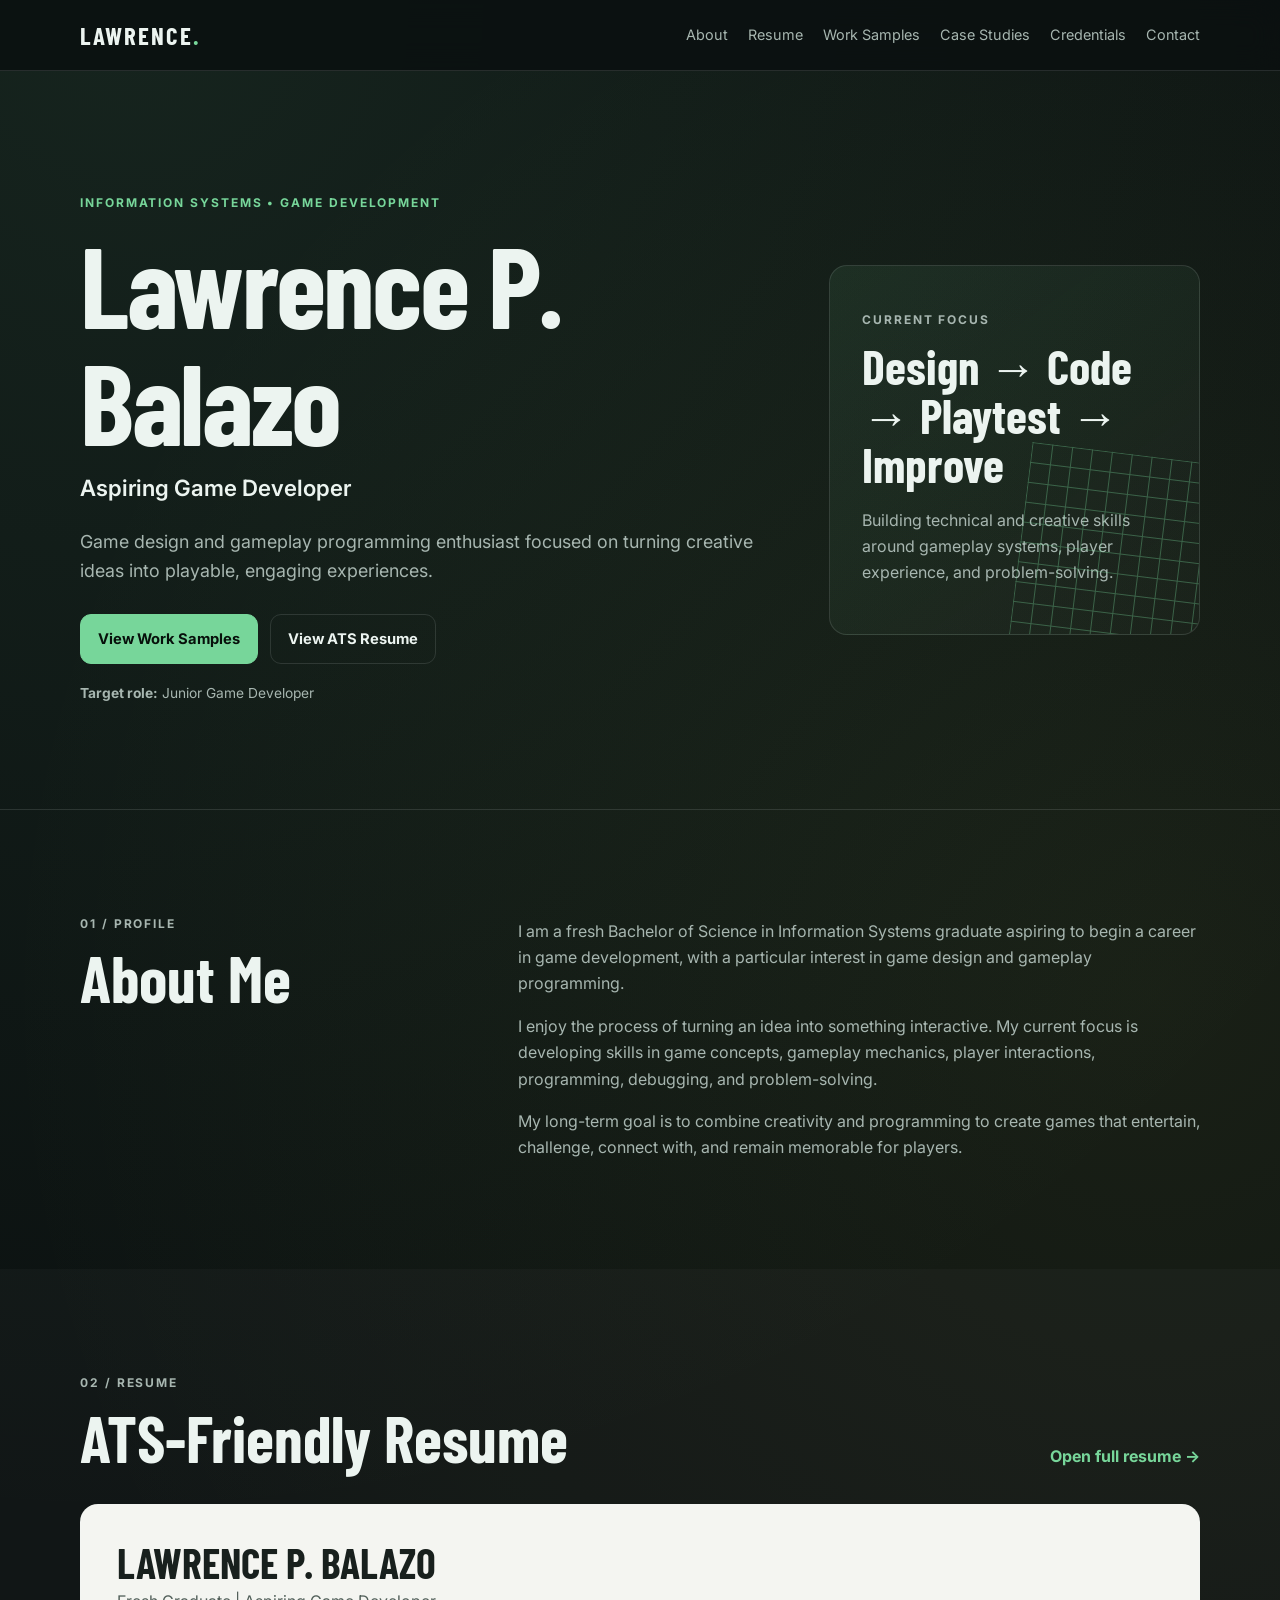
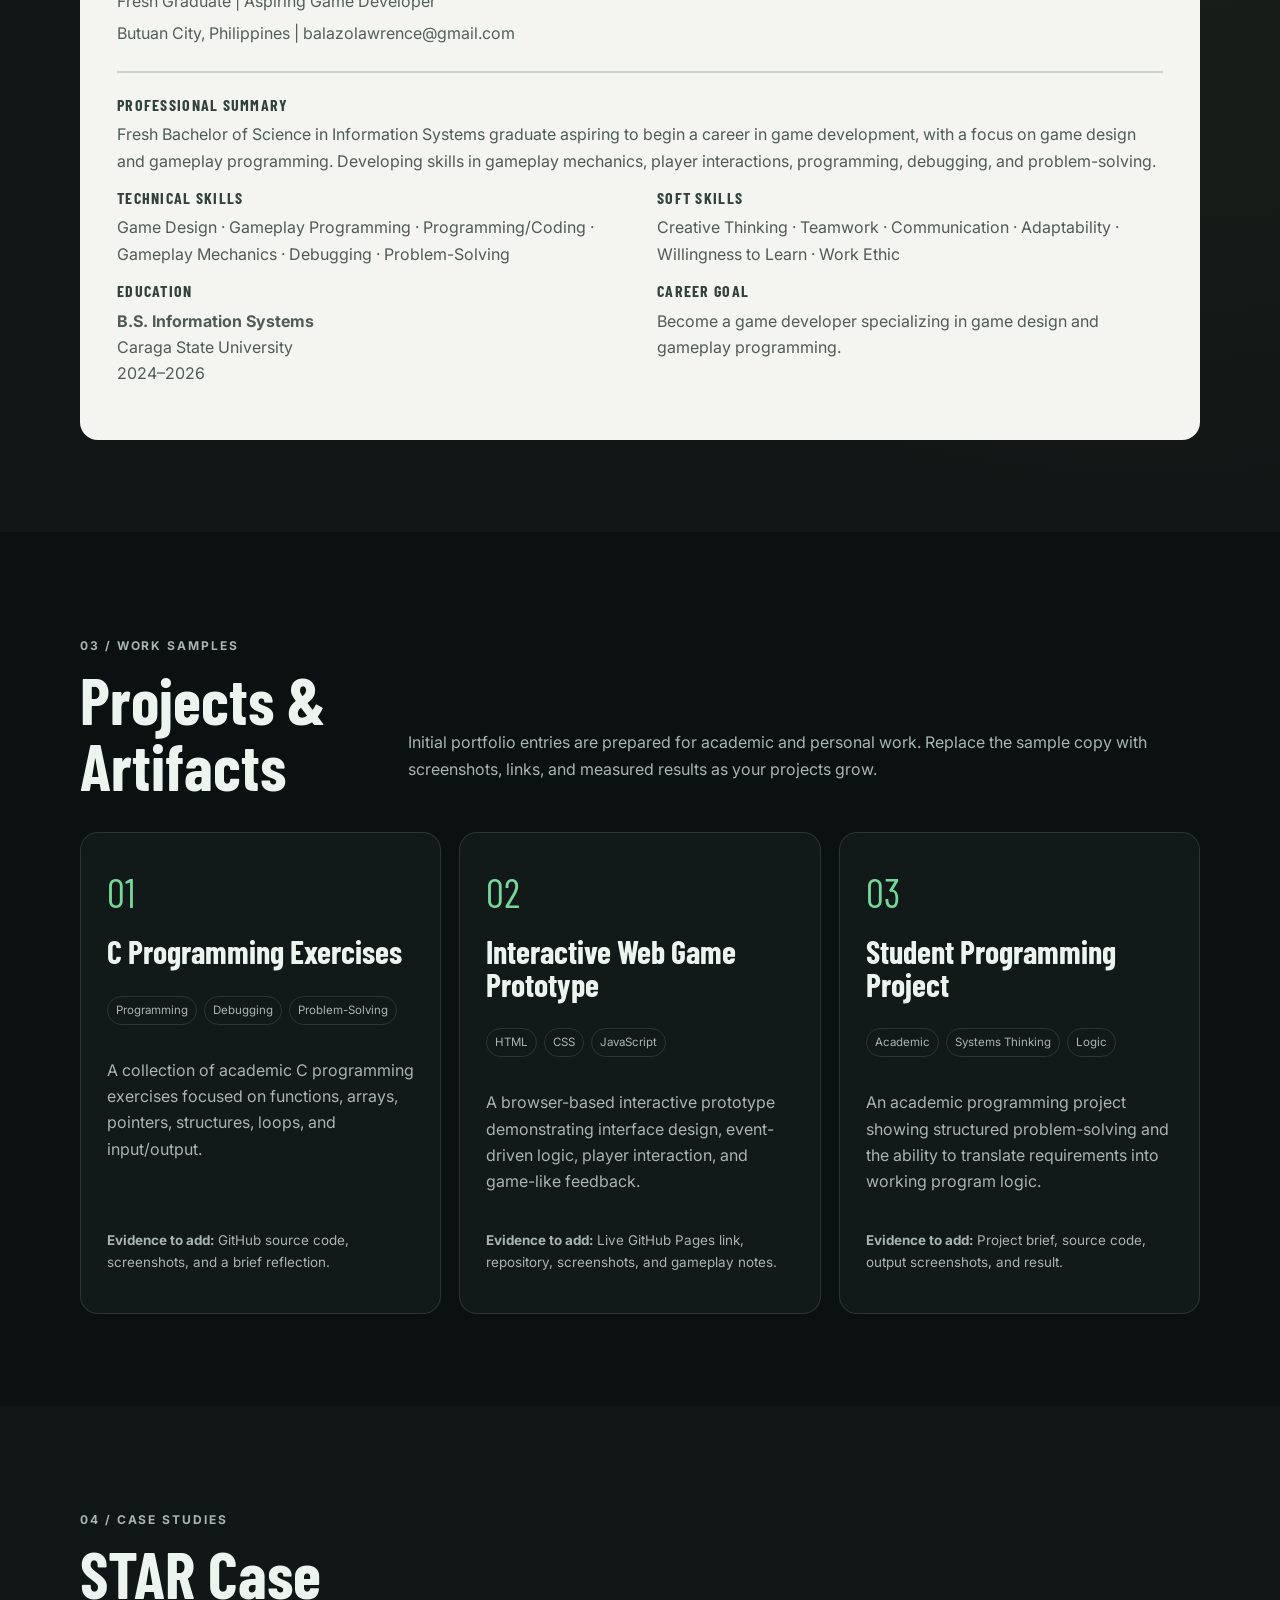
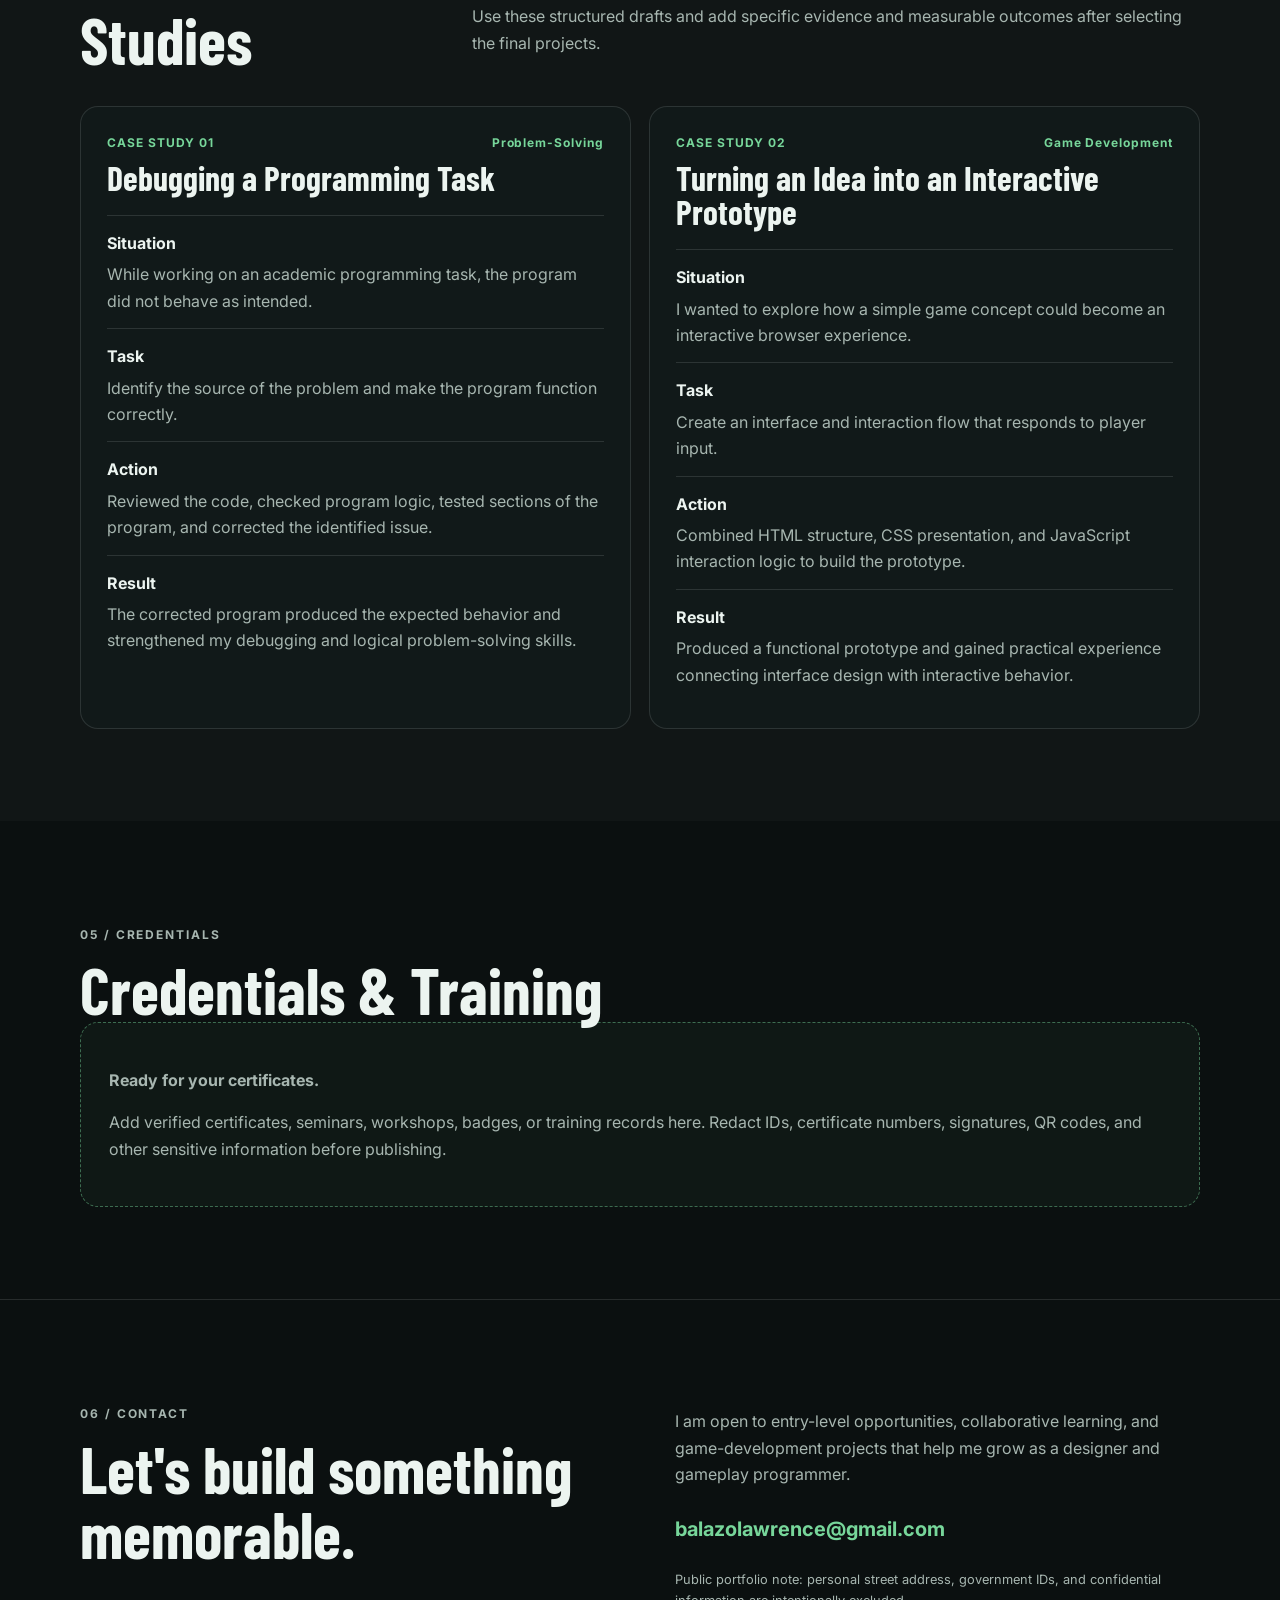
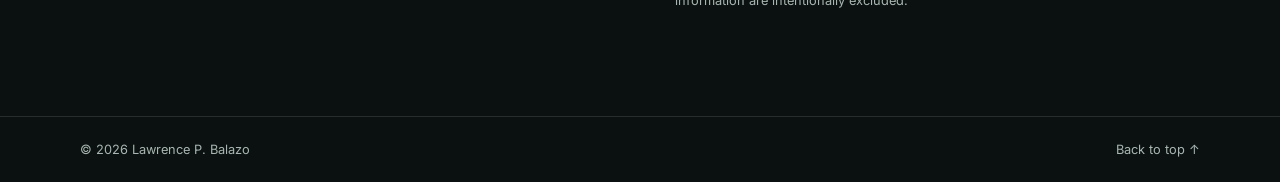
==== index.html @ 19ee7001 "Add files via upload" ====
<!DOCTYPE html>
<html lang="en">
<head>
<meta charset="UTF-8"><meta name="viewport" content="width=device-width,initial-scale=1.0">
<meta name="description" content="Professional e-portfolio of Lawrence P. Balazo, aspiring game developer specializing in game design and gameplay programming.">
<title>Lawrence P. Balazo | Game Developer Portfolio</title>
<link rel="stylesheet" href="style.css">
</head>
<body>
<header class="site-header"><nav class="nav container" aria-label="Primary navigation">
<a class="brand" href="#home">LAWRENCE<span>.</span></a>
<button class="menu-toggle" type="button" aria-expanded="false" aria-controls="nav-links">Menu</button>
<div id="nav-links" class="nav-links">
<a href="#about">About</a><a href="#resume">Resume</a><a href="#projects">Work Samples</a><a href="#case-studies">Case Studies</a><a href="#credentials">Credentials</a><a href="#contact">Contact</a>
</div></nav></header>
<main>
<section id="home" class="hero"><div class="container hero-grid"><div>
<p class="eyebrow">INFORMATION SYSTEMS • GAME DEVELOPMENT</p><h1>Lawrence P. Balazo</h1><p class="hero-role">Aspiring Game Developer</p>
<p class="hero-copy">Game design and gameplay programming enthusiast focused on turning creative ideas into playable, engaging experiences.</p>
<div class="hero-actions"><a class="button primary" href="#projects">View Work Samples</a><a class="button secondary" href="resume.html">View ATS Resume</a></div>
<p class="target-role"><strong>Target role:</strong> Junior Game Developer</p></div>
<aside class="hero-panel"><div class="pixel-grid" aria-hidden="true"></div><p class="panel-label">CURRENT FOCUS</p><h2>Design → Code → Playtest → Improve</h2><p>Building technical and creative skills around gameplay systems, player experience, and problem-solving.</p></aside>
</div></section>
<section id="about" class="section"><div class="container two-col"><div><p class="section-kicker">01 / PROFILE</p><h2>About Me</h2></div><div>
<p>I am a fresh Bachelor of Science in Information Systems graduate aspiring to begin a career in game development, with a particular interest in game design and gameplay programming.</p>
<p>I enjoy the process of turning an idea into something interactive. My current focus is developing skills in game concepts, gameplay mechanics, player interactions, programming, debugging, and problem-solving.</p>
<p>My long-term goal is to combine creativity and programming to create games that entertain, challenge, connect with, and remain memorable for players.</p>
</div></div></section>
<section id="resume" class="section alt"><div class="container"><div class="section-heading"><div><p class="section-kicker">02 / RESUME</p><h2>ATS-Friendly Resume</h2></div><a class="text-link" href="resume.html">Open full resume →</a></div>
<article class="resume-preview"><header class="resume-header"><h3>LAWRENCE P. BALAZO</h3><p>Fresh Graduate | Aspiring Game Developer</p><p>Butuan City, Philippines | balazolawrence@gmail.com</p></header>
<div class="resume-block"><h4>PROFESSIONAL SUMMARY</h4><p>Fresh Bachelor of Science in Information Systems graduate aspiring to begin a career in game development, with a focus on game design and gameplay programming. Developing skills in gameplay mechanics, player interactions, programming, debugging, and problem-solving.</p></div>
<div class="resume-columns"><div><div class="resume-block"><h4>TECHNICAL SKILLS</h4><p>Game Design · Gameplay Programming · Programming/Coding · Gameplay Mechanics · Debugging · Problem-Solving</p></div><div class="resume-block"><h4>EDUCATION</h4><p><strong>B.S. Information Systems</strong><br>Caraga State University<br>2024–2026</p></div></div>
<div><div class="resume-block"><h4>SOFT SKILLS</h4><p>Creative Thinking · Teamwork · Communication · Adaptability · Willingness to Learn · Work Ethic</p></div><div class="resume-block"><h4>CAREER GOAL</h4><p>Become a game developer specializing in game design and gameplay programming.</p></div></div></div></article></div></section>
<section id="projects" class="section"><div class="container"><p class="section-kicker">03 / WORK SAMPLES</p><div class="section-heading"><h2>Projects &amp; Artifacts</h2><p>Initial portfolio entries are prepared for academic and personal work. Replace the sample copy with screenshots, links, and measured results as your projects grow.</p></div>
<div class="project-grid">
<article class="project-card"><p class="project-number">01</p><h3>C Programming Exercises</h3><p class="tag-row"><span>Programming</span><span>Debugging</span><span>Problem-Solving</span></p><p>A collection of academic C programming exercises focused on functions, arrays, pointers, structures, loops, and input/output.</p><p class="project-note"><strong>Evidence to add:</strong> GitHub source code, screenshots, and a brief reflection.</p></article>
<article class="project-card"><p class="project-number">02</p><h3>Interactive Web Game Prototype</h3><p class="tag-row"><span>HTML</span><span>CSS</span><span>JavaScript</span></p><p>A browser-based interactive prototype demonstrating interface design, event-driven logic, player interaction, and game-like feedback.</p><p class="project-note"><strong>Evidence to add:</strong> Live GitHub Pages link, repository, screenshots, and gameplay notes.</p></article>
<article class="project-card"><p class="project-number">03</p><h3>Student Programming Project</h3><p class="tag-row"><span>Academic</span><span>Systems Thinking</span><span>Logic</span></p><p>An academic programming project showing structured problem-solving and the ability to translate requirements into working program logic.</p><p class="project-note"><strong>Evidence to add:</strong> Project brief, source code, output screenshots, and result.</p></article>
</div></div></section>
<section id="case-studies" class="section alt"><div class="container"><p class="section-kicker">04 / CASE STUDIES</p><div class="section-heading"><h2>STAR Case Studies</h2><p>Use these structured drafts and add specific evidence and measurable outcomes after selecting the final projects.</p></div>
<div class="case-grid"><article class="case-card"><div class="case-top"><span>CASE STUDY 01</span><span>Problem-Solving</span></div><h3>Debugging a Programming Task</h3><dl><div><dt>Situation</dt><dd>While working on an academic programming task, the program did not behave as intended.</dd></div><div><dt>Task</dt><dd>Identify the source of the problem and make the program function correctly.</dd></div><div><dt>Action</dt><dd>Reviewed the code, checked program logic, tested sections of the program, and corrected the identified issue.</dd></div><div><dt>Result</dt><dd>The corrected program produced the expected behavior and strengthened my debugging and logical problem-solving skills.</dd></div></dl></article>
<article class="case-card"><div class="case-top"><span>CASE STUDY 02</span><span>Game Development</span></div><h3>Turning an Idea into an Interactive Prototype</h3><dl><div><dt>Situation</dt><dd>I wanted to explore how a simple game concept could become an interactive browser experience.</dd></div><div><dt>Task</dt><dd>Create an interface and interaction flow that responds to player input.</dd></div><div><dt>Action</dt><dd>Combined HTML structure, CSS presentation, and JavaScript interaction logic to build the prototype.</dd></div><div><dt>Result</dt><dd>Produced a functional prototype and gained practical experience connecting interface design with interactive behavior.</dd></div></dl></article></div></div></section>
<section id="credentials" class="section"><div class="container"><p class="section-kicker">05 / CREDENTIALS</p><h2>Credentials &amp; Training</h2><div class="credential-box"><p><strong>Ready for your certificates.</strong></p><p>Add verified certificates, seminars, workshops, badges, or training records here. Redact IDs, certificate numbers, signatures, QR codes, and other sensitive information before publishing.</p></div></div></section>
<section id="contact" class="section contact-section"><div class="container contact-grid"><div><p class="section-kicker">06 / CONTACT</p><h2>Let's build something memorable.</h2></div><div><p>I am open to entry-level opportunities, collaborative learning, and game-development projects that help me grow as a designer and gameplay programmer.</p><a class="contact-email" href="mailto:balazolawrence@gmail.com">balazolawrence@gmail.com</a><p class="privacy-note">Public portfolio note: personal street address, government IDs, and confidential information are intentionally excluded.</p></div></div></section>
</main><footer class="footer"><div class="container footer-inner"><p>© 2026 Lawrence P. Balazo</p><a href="#home">Back to top ↑</a></div></footer>
<script src="script.js"></script></body></html>
---- style.css ----
@import url('https://fonts.googleapis.com/css2?family=Barlow+Condensed:wght@500;600;700&family=Inter:wght@400;500;600;700&display=swap');
:root{--bg:#0b1010;--surface:#111919;--text:#ecf4f0;--muted:#a7b6b0;--accent:#77d69a;--line:rgba(236,244,240,.12);--max:1120px;--radius:18px}*{box-sizing:border-box}html{scroll-behavior:smooth}body{margin:0;background:radial-gradient(circle at 10% 0%,rgba(119,214,154,.1),transparent 30%),radial-gradient(circle at 90% 20%,rgba(214,239,99,.07),transparent 28%),var(--bg);color:var(--text);font-family:Inter,system-ui,sans-serif;line-height:1.65}a{color:inherit}.container{width:min(calc(100% - 40px),var(--max));margin-inline:auto}.site-header{position:sticky;top:0;z-index:20;background:rgba(11,16,16,.88);backdrop-filter:blur(14px);border-bottom:1px solid var(--line)}.nav{min-height:70px;display:flex;align-items:center;justify-content:space-between;gap:24px}.brand{font-family:"Barlow Condensed",sans-serif;font-size:1.55rem;letter-spacing:.08em;font-weight:700;text-decoration:none}.brand span{color:var(--accent)}.nav-links{display:flex;gap:20px}.nav-links a{text-decoration:none;color:var(--muted);font-size:.9rem}.nav-links a:hover,.nav-links a:focus-visible{color:var(--text)}.menu-toggle{display:none;border:1px solid var(--line);background:transparent;color:var(--text);padding:8px 12px;border-radius:10px}.hero{padding:110px 0 90px;border-bottom:1px solid var(--line)}.hero-grid{display:grid;grid-template-columns:1.3fr .7fr;gap:60px;align-items:center}.eyebrow,.section-kicker,.panel-label{color:var(--accent);font-size:.75rem;font-weight:700;letter-spacing:.16em}.hero h1,h2,h3,h4{font-family:"Barlow Condensed",sans-serif;line-height:1.02;margin:0}.hero h1{margin-top:12px;font-size:clamp(4rem,9vw,7.4rem);letter-spacing:-.02em}.hero-role{margin:10px 0 20px;font-size:1.4rem;font-weight:600}.hero-copy{max-width:680px;color:var(--muted);font-size:1.12rem}.hero-actions{display:flex;gap:12px;flex-wrap:wrap;margin:28px 0 18px}.button{display:inline-flex;align-items:center;justify-content:center;padding:12px 17px;border-radius:11px;border:1px solid var(--line);text-decoration:none;font-weight:700;font-size:.92rem}.button.primary{background:var(--accent);color:#07100b;border-color:var(--accent)}.button.secondary:hover{border-color:var(--accent)}.target-role{color:var(--muted);font-size:.86rem}.hero-panel{position:relative;overflow:hidden;padding:32px;min-height:320px;border:1px solid var(--line);background:linear-gradient(145deg,rgba(119,214,154,.09),rgba(255,255,255,.02));border-radius:var(--radius)}.hero-panel h2{font-size:3rem;margin:12px 0 18px;max-width:360px}.hero-panel p{color:var(--muted)}.pixel-grid{position:absolute;inset:auto -30px -30px auto;width:210px;height:210px;opacity:.35;background-image:linear-gradient(var(--accent) 1px,transparent 1px),linear-gradient(90deg,var(--accent) 1px,transparent 1px);background-size:20px 20px;transform:rotate(7deg)}.section{padding:92px 0}.section.alt{background:rgba(255,255,255,.025)}.two-col{display:grid;grid-template-columns:.7fr 1.3fr;gap:70px}.section h2{font-size:clamp(3rem,5vw,4.5rem)}.section p{color:var(--muted)}.section-heading{display:flex;align-items:end;justify-content:space-between;gap:24px;margin-bottom:34px}.text-link{color:var(--accent);text-decoration:none;font-weight:700}.resume-preview{border:1px solid var(--line);border-radius:var(--radius);background:#f4f5f1;color:#18201d;padding:36px}.resume-header{border-bottom:2px solid #cbd2cb;padding-bottom:20px;margin-bottom:24px}.resume-header h3{font-size:2.6rem}.resume-header p{margin:5px 0;color:#52605a}.resume-block h4{font-size:1rem;letter-spacing:.08em;color:#32413a;margin-bottom:8px}.resume-block p{color:#4f5b56;margin-top:0}.resume-columns{display:grid;grid-template-columns:1fr 1fr;gap:34px}.project-grid{display:grid;grid-template-columns:repeat(3,1fr);gap:18px}.project-card,.case-card{background:var(--surface);border:1px solid var(--line);border-radius:var(--radius);padding:26px}.project-card{min-height:320px;display:flex;flex-direction:column}.project-number{font-family:"Barlow Condensed",sans-serif;font-size:2.5rem;color:var(--accent)!important;margin:0 0 10px}.project-card h3{font-size:2rem;margin-bottom:12px}.tag-row{display:flex;gap:7px;flex-wrap:wrap}.tag-row span{border:1px solid var(--line);padding:4px 8px;border-radius:999px;font-size:.72rem;color:var(--muted)}.project-note{margin-top:auto;padding-top:18px;font-size:.84rem}.case-grid{display:grid;grid-template-columns:1fr 1fr;gap:18px}.case-card h3{font-size:2.1rem;margin:8px 0 20px}.case-top{display:flex;justify-content:space-between;gap:12px;color:var(--accent);font-size:.75rem;letter-spacing:.08em;font-weight:700}.case-card dl{margin:0}.case-card dl>div{padding:14px 0;border-top:1px solid var(--line)}.case-card dt{font-weight:700;color:var(--text)}.case-card dd{margin:5px 0 0;color:var(--muted)}.credential-box{border:1px dashed rgba(119,214,154,.45);border-radius:var(--radius);padding:28px;background:rgba(119,214,154,.04)}.contact-section{border-top:1px solid var(--line)}.contact-grid{display:grid;grid-template-columns:1fr 1fr;gap:70px}.contact-email{display:inline-block;color:var(--accent);font-size:1.25rem;font-weight:700;text-decoration:none;margin:10px 0}.privacy-note{font-size:.8rem}.footer{padding:22px 0;border-top:1px solid var(--line)}.footer-inner{display:flex;justify-content:space-between;gap:20px}.footer p,.footer a{margin:0;color:var(--muted);font-size:.8rem;text-decoration:none}@media(max-width:860px){.hero-grid,.two-col,.contact-grid,.case-grid{grid-template-columns:1fr}.project-grid{grid-template-columns:1fr 1fr}.hero{padding-top:80px}.hero-panel{min-height:260px}}@media(max-width:660px){.container{width:min(calc(100% - 28px),var(--max))}.menu-toggle{display:block}.nav-links{display:none;position:absolute;left:14px;right:14px;top:64px;padding:16px;flex-direction:column;background:#0e1514;border:1px solid var(--line);border-radius:14px}.nav-links.open{display:flex}.hero h1{font-size:clamp(3.6rem,20vw,5.3rem)}.section{padding:70px 0}.section-heading,.footer-inner{align-items:flex-start;flex-direction:column}.project-grid,.resume-columns{grid-template-columns:1fr}.resume-preview{padding:24px}}
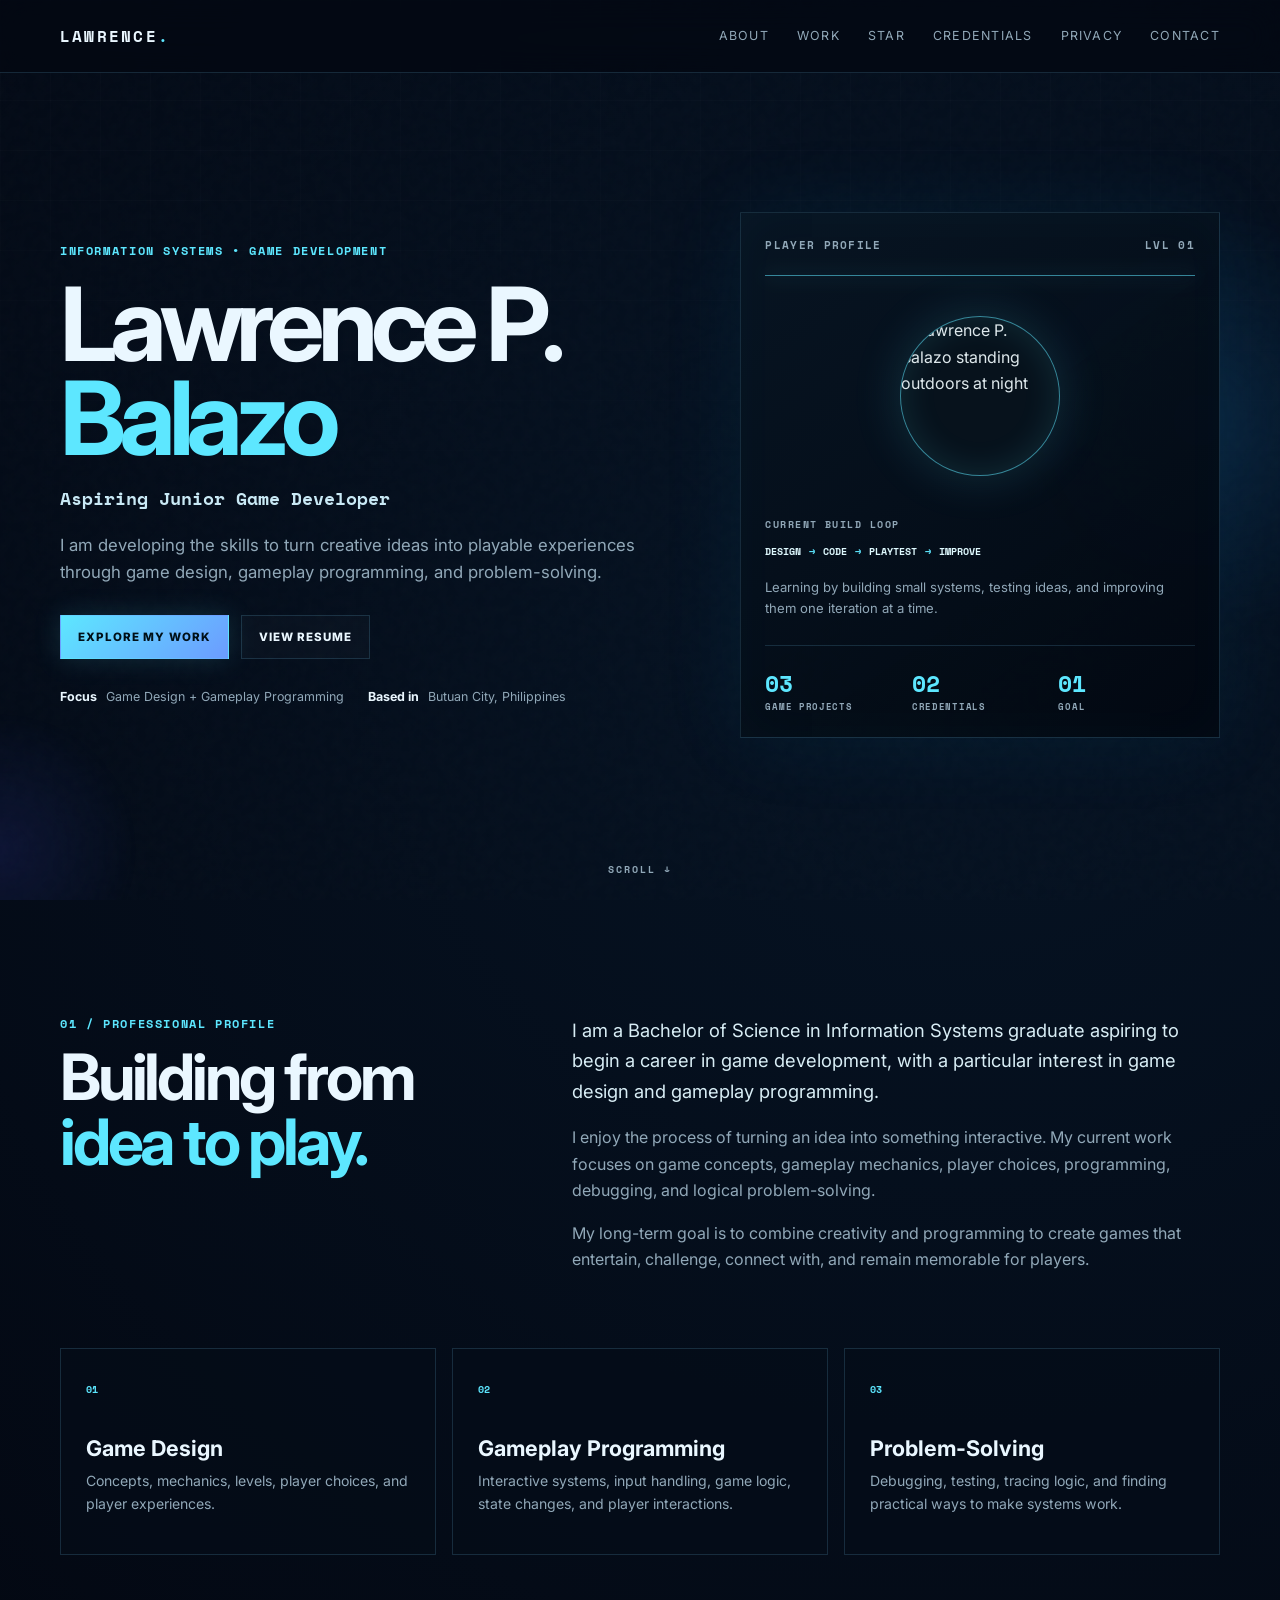
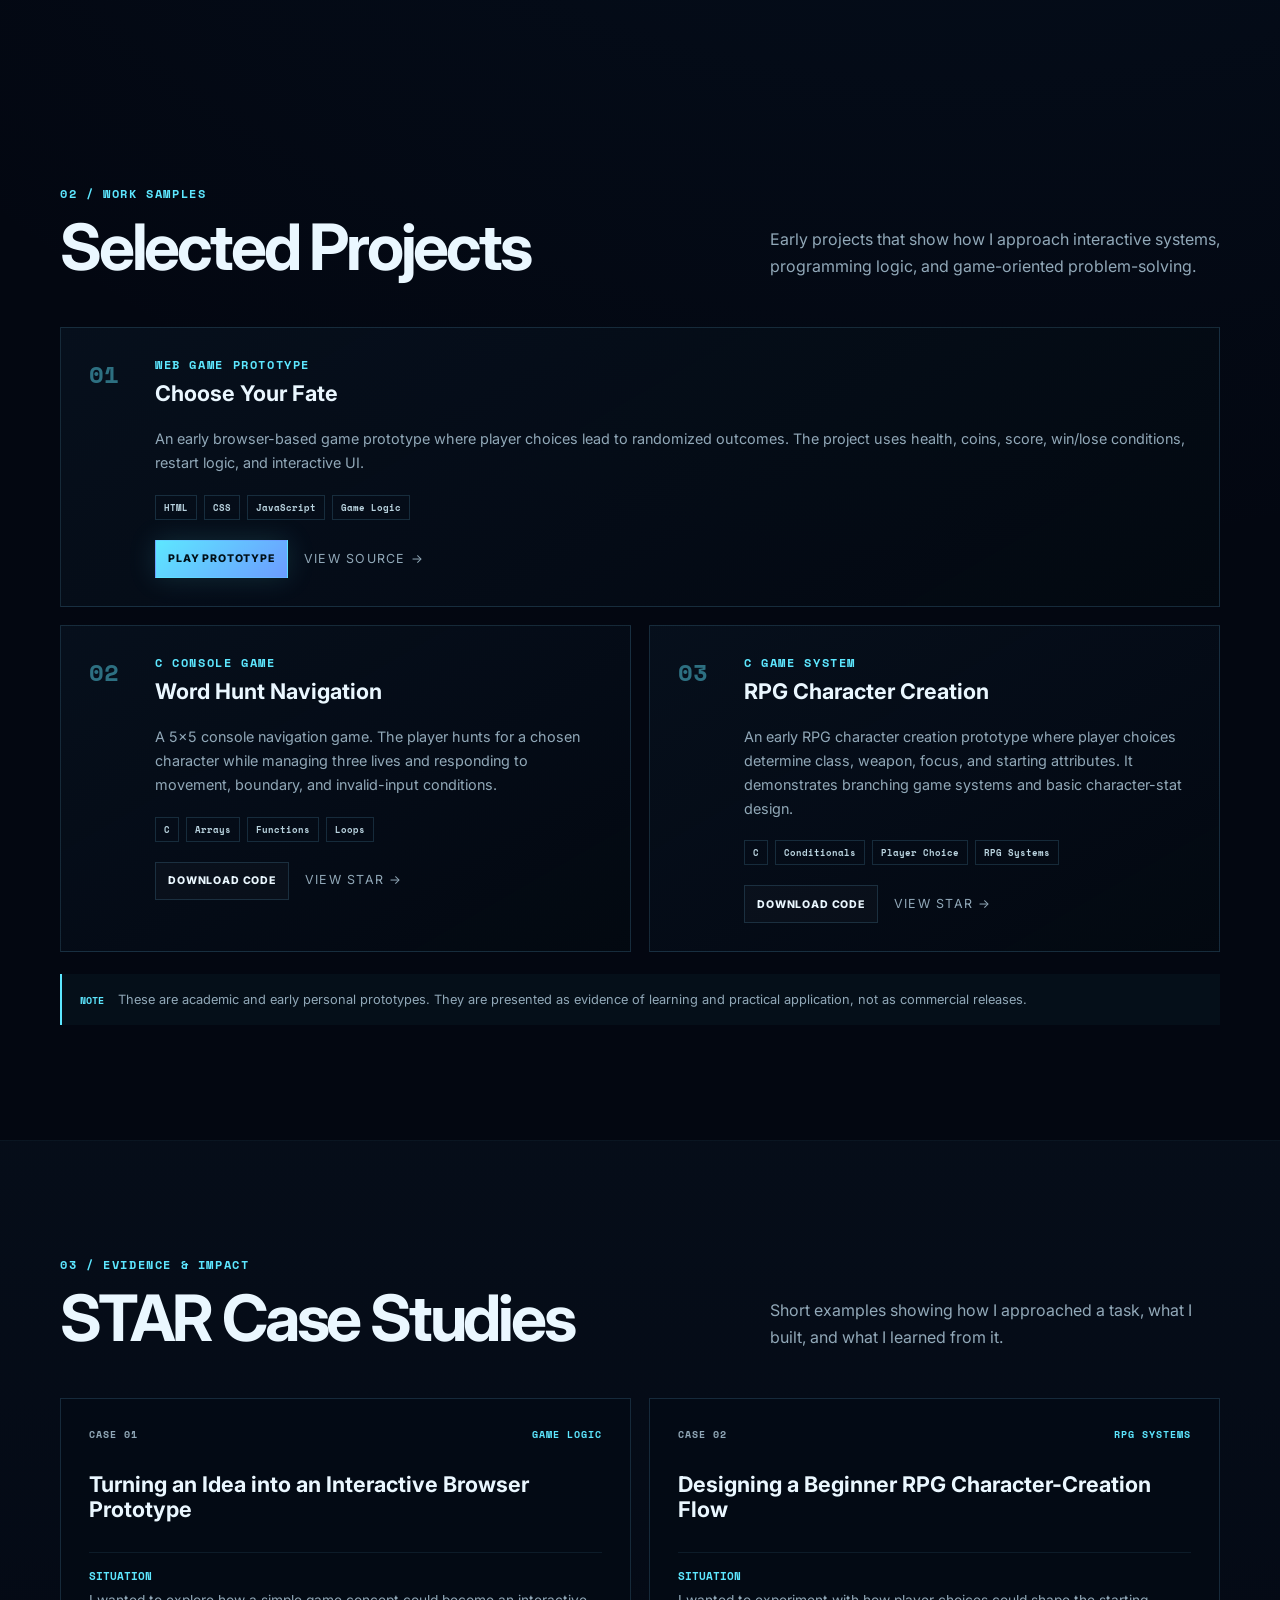
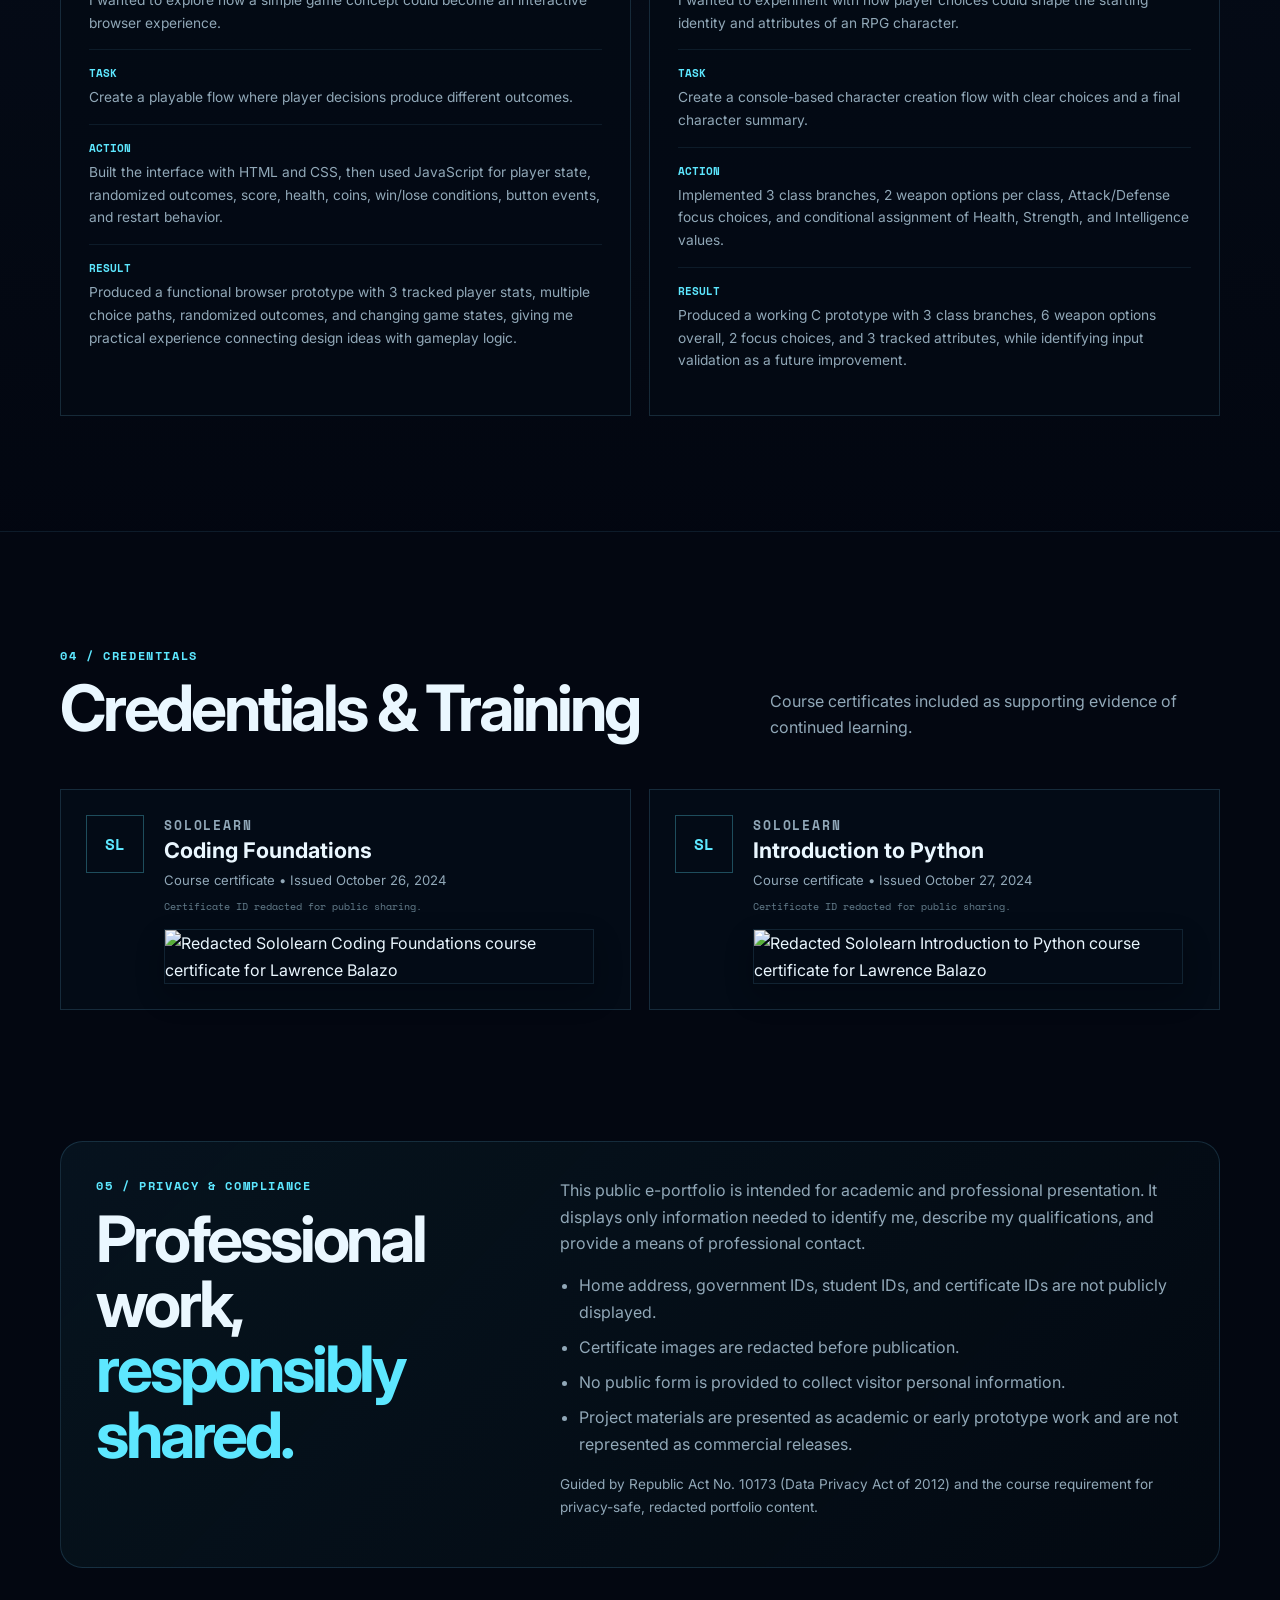
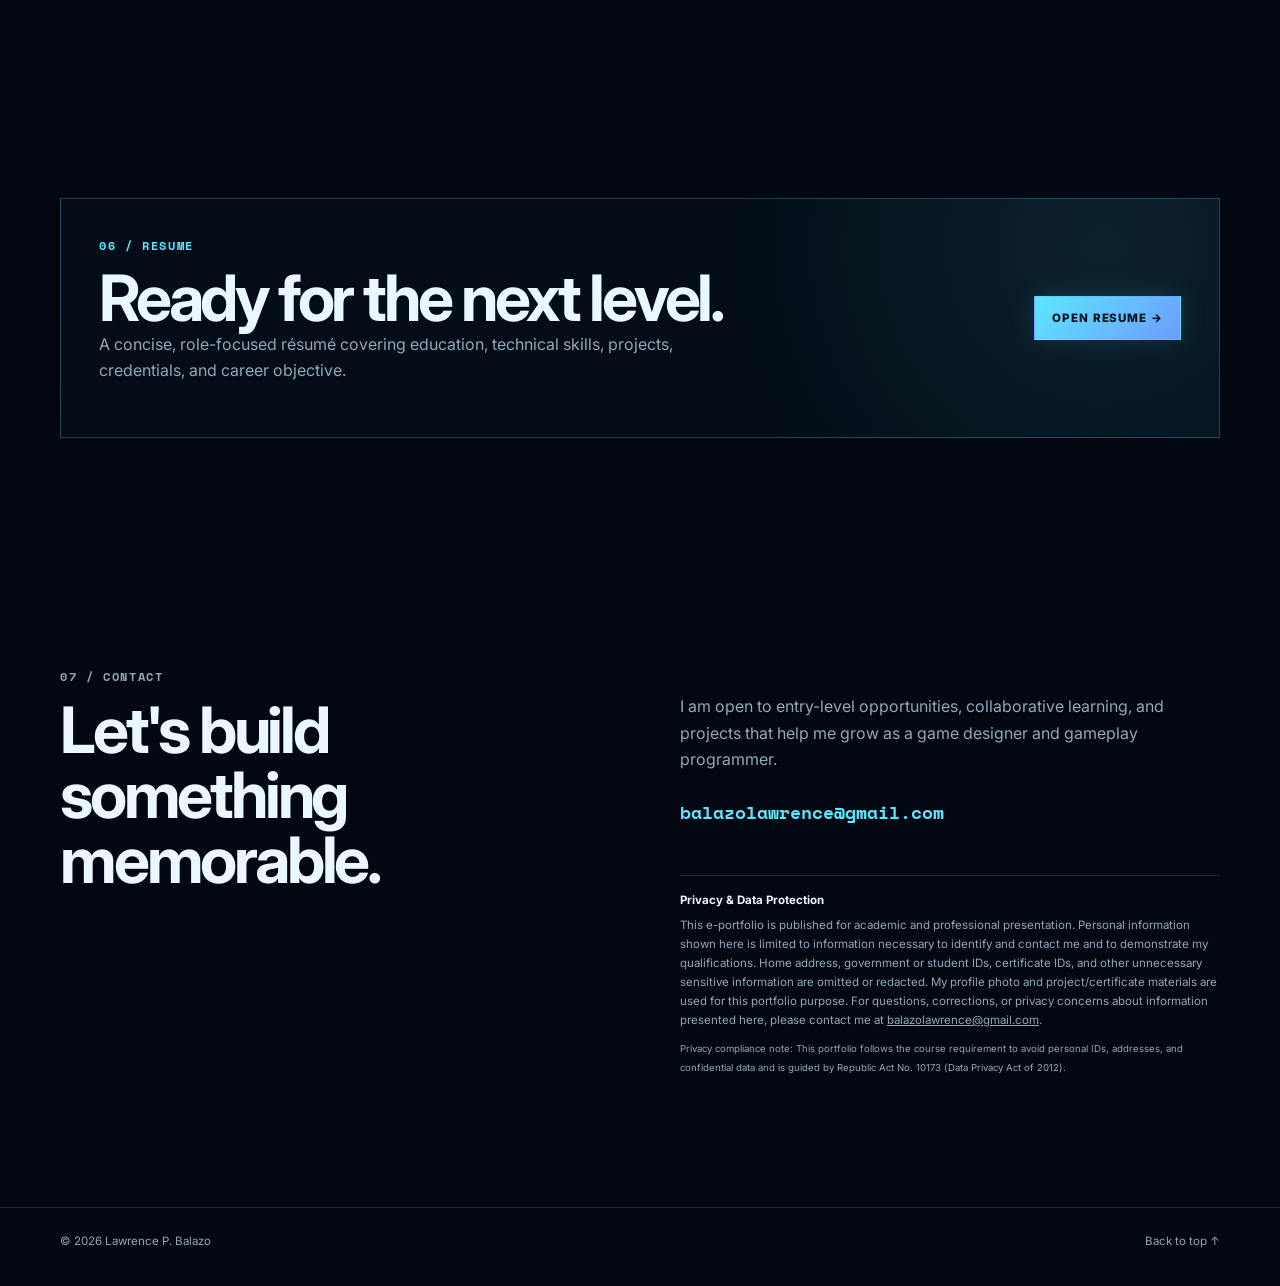
==== commit 6cf3b04a: "Add files via upload" ====
--- a/index.html
+++ b/index.html
@@ -1,46 +1,220 @@
 <!DOCTYPE html>
 <html lang="en">
 <head>
-<meta charset="UTF-8"><meta name="viewport" content="width=device-width,initial-scale=1.0">
-<meta name="description" content="Professional e-portfolio of Lawrence P. Balazo, aspiring game developer specializing in game design and gameplay programming.">
-<title>Lawrence P. Balazo | Game Developer Portfolio</title>
-<link rel="stylesheet" href="style.css">
+  <meta charset="UTF-8">
+  <meta name="viewport" content="width=device-width, initial-scale=1.0">
+  <meta name="description" content="Lawrence P. Balazo — aspiring Junior Game Developer portfolio focused on game design and gameplay programming.">
+  <title>Lawrence P. Balazo | Game Developer Portfolio</title>
+  <link rel="stylesheet" href="style.css">
 </head>
 <body>
-<header class="site-header"><nav class="nav container" aria-label="Primary navigation">
-<a class="brand" href="#home">LAWRENCE<span>.</span></a>
-<button class="menu-toggle" type="button" aria-expanded="false" aria-controls="nav-links">Menu</button>
-<div id="nav-links" class="nav-links">
-<a href="#about">About</a><a href="#resume">Resume</a><a href="#projects">Work Samples</a><a href="#case-studies">Case Studies</a><a href="#credentials">Credentials</a><a href="#contact">Contact</a>
-</div></nav></header>
-<main>
-<section id="home" class="hero"><div class="container hero-grid"><div>
-<p class="eyebrow">INFORMATION SYSTEMS • GAME DEVELOPMENT</p><h1>Lawrence P. Balazo</h1><p class="hero-role">Aspiring Game Developer</p>
-<p class="hero-copy">Game design and gameplay programming enthusiast focused on turning creative ideas into playable, engaging experiences.</p>
-<div class="hero-actions"><a class="button primary" href="#projects">View Work Samples</a><a class="button secondary" href="resume.html">View ATS Resume</a></div>
-<p class="target-role"><strong>Target role:</strong> Junior Game Developer</p></div>
-<aside class="hero-panel"><div class="pixel-grid" aria-hidden="true"></div><p class="panel-label">CURRENT FOCUS</p><h2>Design → Code → Playtest → Improve</h2><p>Building technical and creative skills around gameplay systems, player experience, and problem-solving.</p></aside>
-</div></section>
-<section id="about" class="section"><div class="container two-col"><div><p class="section-kicker">01 / PROFILE</p><h2>About Me</h2></div><div>
-<p>I am a fresh Bachelor of Science in Information Systems graduate aspiring to begin a career in game development, with a particular interest in game design and gameplay programming.</p>
-<p>I enjoy the process of turning an idea into something interactive. My current focus is developing skills in game concepts, gameplay mechanics, player interactions, programming, debugging, and problem-solving.</p>
-<p>My long-term goal is to combine creativity and programming to create games that entertain, challenge, connect with, and remain memorable for players.</p>
-</div></div></section>
-<section id="resume" class="section alt"><div class="container"><div class="section-heading"><div><p class="section-kicker">02 / RESUME</p><h2>ATS-Friendly Resume</h2></div><a class="text-link" href="resume.html">Open full resume →</a></div>
-<article class="resume-preview"><header class="resume-header"><h3>LAWRENCE P. BALAZO</h3><p>Fresh Graduate | Aspiring Game Developer</p><p>Butuan City, Philippines | balazolawrence@gmail.com</p></header>
-<div class="resume-block"><h4>PROFESSIONAL SUMMARY</h4><p>Fresh Bachelor of Science in Information Systems graduate aspiring to begin a career in game development, with a focus on game design and gameplay programming. Developing skills in gameplay mechanics, player interactions, programming, debugging, and problem-solving.</p></div>
-<div class="resume-columns"><div><div class="resume-block"><h4>TECHNICAL SKILLS</h4><p>Game Design · Gameplay Programming · Programming/Coding · Gameplay Mechanics · Debugging · Problem-Solving</p></div><div class="resume-block"><h4>EDUCATION</h4><p><strong>B.S. Information Systems</strong><br>Caraga State University<br>2024–2026</p></div></div>
-<div><div class="resume-block"><h4>SOFT SKILLS</h4><p>Creative Thinking · Teamwork · Communication · Adaptability · Willingness to Learn · Work Ethic</p></div><div class="resume-block"><h4>CAREER GOAL</h4><p>Become a game developer specializing in game design and gameplay programming.</p></div></div></div></article></div></section>
-<section id="projects" class="section"><div class="container"><p class="section-kicker">03 / WORK SAMPLES</p><div class="section-heading"><h2>Projects &amp; Artifacts</h2><p>Initial portfolio entries are prepared for academic and personal work. Replace the sample copy with screenshots, links, and measured results as your projects grow.</p></div>
-<div class="project-grid">
-<article class="project-card"><p class="project-number">01</p><h3>C Programming Exercises</h3><p class="tag-row"><span>Programming</span><span>Debugging</span><span>Problem-Solving</span></p><p>A collection of academic C programming exercises focused on functions, arrays, pointers, structures, loops, and input/output.</p><p class="project-note"><strong>Evidence to add:</strong> GitHub source code, screenshots, and a brief reflection.</p></article>
-<article class="project-card"><p class="project-number">02</p><h3>Interactive Web Game Prototype</h3><p class="tag-row"><span>HTML</span><span>CSS</span><span>JavaScript</span></p><p>A browser-based interactive prototype demonstrating interface design, event-driven logic, player interaction, and game-like feedback.</p><p class="project-note"><strong>Evidence to add:</strong> Live GitHub Pages link, repository, screenshots, and gameplay notes.</p></article>
-<article class="project-card"><p class="project-number">03</p><h3>Student Programming Project</h3><p class="tag-row"><span>Academic</span><span>Systems Thinking</span><span>Logic</span></p><p>An academic programming project showing structured problem-solving and the ability to translate requirements into working program logic.</p><p class="project-note"><strong>Evidence to add:</strong> Project brief, source code, output screenshots, and result.</p></article>
-</div></div></section>
-<section id="case-studies" class="section alt"><div class="container"><p class="section-kicker">04 / CASE STUDIES</p><div class="section-heading"><h2>STAR Case Studies</h2><p>Use these structured drafts and add specific evidence and measurable outcomes after selecting the final projects.</p></div>
-<div class="case-grid"><article class="case-card"><div class="case-top"><span>CASE STUDY 01</span><span>Problem-Solving</span></div><h3>Debugging a Programming Task</h3><dl><div><dt>Situation</dt><dd>While working on an academic programming task, the program did not behave as intended.</dd></div><div><dt>Task</dt><dd>Identify the source of the problem and make the program function correctly.</dd></div><div><dt>Action</dt><dd>Reviewed the code, checked program logic, tested sections of the program, and corrected the identified issue.</dd></div><div><dt>Result</dt><dd>The corrected program produced the expected behavior and strengthened my debugging and logical problem-solving skills.</dd></div></dl></article>
-<article class="case-card"><div class="case-top"><span>CASE STUDY 02</span><span>Game Development</span></div><h3>Turning an Idea into an Interactive Prototype</h3><dl><div><dt>Situation</dt><dd>I wanted to explore how a simple game concept could become an interactive browser experience.</dd></div><div><dt>Task</dt><dd>Create an interface and interaction flow that responds to player input.</dd></div><div><dt>Action</dt><dd>Combined HTML structure, CSS presentation, and JavaScript interaction logic to build the prototype.</dd></div><div><dt>Result</dt><dd>Produced a functional prototype and gained practical experience connecting interface design with interactive behavior.</dd></div></dl></article></div></div></section>
-<section id="credentials" class="section"><div class="container"><p class="section-kicker">05 / CREDENTIALS</p><h2>Credentials &amp; Training</h2><div class="credential-box"><p><strong>Ready for your certificates.</strong></p><p>Add verified certificates, seminars, workshops, badges, or training records here. Redact IDs, certificate numbers, signatures, QR codes, and other sensitive information before publishing.</p></div></div></section>
-<section id="contact" class="section contact-section"><div class="container contact-grid"><div><p class="section-kicker">06 / CONTACT</p><h2>Let's build something memorable.</h2></div><div><p>I am open to entry-level opportunities, collaborative learning, and game-development projects that help me grow as a designer and gameplay programmer.</p><a class="contact-email" href="mailto:balazolawrence@gmail.com">balazolawrence@gmail.com</a><p class="privacy-note">Public portfolio note: personal street address, government IDs, and confidential information are intentionally excluded.</p></div></div></section>
-</main><footer class="footer"><div class="container footer-inner"><p>© 2026 Lawrence P. Balazo</p><a href="#home">Back to top ↑</a></div></footer>
-<script src="script.js"></script></body></html>
+  <div class="noise" aria-hidden="true"></div>
+  <header class="site-header">
+    <nav class="nav container" aria-label="Primary navigation">
+      <a class="brand" href="#home" aria-label="Lawrence Balazo home">LAWRENCE<span>.</span></a>
+      <button class="menu-toggle" type="button" aria-expanded="false" aria-controls="nav-links">MENU</button>
+      <div id="nav-links" class="nav-links">
+        <a href="#about">About</a>
+        <a href="#projects">Work</a>
+        <a href="#case-studies">STAR</a>
+        <a href="#credentials">Credentials</a>
+        <a href="#privacy">Privacy</a>
+        <a href="#contact">Contact</a>
+      </div>
+    </nav>
+  </header>
+
+  <main>
+    <section id="home" class="hero">
+      <div class="abyss-orb orb-one" aria-hidden="true"></div>
+      <div class="abyss-orb orb-two" aria-hidden="true"></div>
+      <div class="container hero-grid">
+        <div class="hero-copy-wrap reveal">
+          <p class="eyebrow">INFORMATION SYSTEMS • GAME DEVELOPMENT</p>
+          <h1>Lawrence P.<br><span>Balazo</span></h1>
+          <p class="hero-role">Aspiring Junior Game Developer</p>
+          <p class="hero-copy">I am developing the skills to turn creative ideas into playable experiences through game design, gameplay programming, and problem-solving.</p>
+          <div class="hero-actions">
+            <a class="button primary" href="#projects">Explore My Work</a>
+            <a class="button secondary" href="resume.html">View Resume</a>
+          </div>
+          <div class="hero-meta">
+            <span><b>Focus</b> Game Design + Gameplay Programming</span>
+            <span><b>Based in</b> Butuan City, Philippines</span>
+          </div>
+        </div>
+
+        <aside class="hero-panel reveal" aria-label="Portfolio focus">
+          <div class="panel-top"><span>PLAYER PROFILE</span><span>LVL 01</span></div>
+          <div class="scanline" aria-hidden="true"></div>
+          <div class="avatar-core photo-avatar"><img src="assets/lawrence-profile.jpg" alt="Lawrence P. Balazo standing outdoors at night" loading="eager"></div>
+          <p class="panel-label">CURRENT BUILD LOOP</p>
+          <div class="build-loop">
+            <span>DESIGN</span><i>→</i><span>CODE</span><i>→</i><span>PLAYTEST</span><i>→</i><span>IMPROVE</span>
+          </div>
+          <p class="panel-note">Learning by building small systems, testing ideas, and improving them one iteration at a time.</p>
+          <div class="stats"><div><strong>03</strong><small>GAME PROJECTS</small></div><div><strong>02</strong><small>CREDENTIALS</small></div><div><strong>01</strong><small>GOAL</small></div></div>
+        </aside>
+      </div>
+      <a class="scroll-cue" href="#about" aria-label="Scroll to profile">SCROLL ↓</a>
+    </section>
+
+    <section id="about" class="section">
+      <div class="container two-col reveal">
+        <div>
+          <p class="section-kicker">01 / PROFESSIONAL PROFILE</p>
+          <h2>Building from<br><span>idea to play.</span></h2>
+        </div>
+        <div class="profile-text">
+          <p>I am a Bachelor of Science in Information Systems graduate aspiring to begin a career in game development, with a particular interest in game design and gameplay programming.</p>
+          <p>I enjoy the process of turning an idea into something interactive. My current work focuses on game concepts, gameplay mechanics, player choices, programming, debugging, and logical problem-solving.</p>
+          <p>My long-term goal is to combine creativity and programming to create games that entertain, challenge, connect with, and remain memorable for players.</p>
+        </div>
+      </div>
+      <div class="container skill-grid reveal">
+        <article class="skill-card"><span>01</span><h3>Game Design</h3><p>Concepts, mechanics, levels, player choices, and player experiences.</p></article>
+        <article class="skill-card"><span>02</span><h3>Gameplay Programming</h3><p>Interactive systems, input handling, game logic, state changes, and player interactions.</p></article>
+        <article class="skill-card"><span>03</span><h3>Problem-Solving</h3><p>Debugging, testing, tracing logic, and finding practical ways to make systems work.</p></article>
+      </div>
+    </section>
+
+    <section id="projects" class="section projects-section">
+      <div class="container">
+        <div class="section-heading reveal">
+          <div><p class="section-kicker">02 / WORK SAMPLES</p><h2>Selected Projects</h2></div>
+          <p>Early projects that show how I approach interactive systems, programming logic, and game-oriented problem-solving.</p>
+        </div>
+
+        <div class="project-grid">
+          <article class="project-card featured reveal">
+            <div class="project-number">01</div>
+            <div class="project-content">
+              <p class="project-type">WEB GAME PROTOTYPE</p>
+              <h3>Choose Your Fate</h3>
+              <p>An early browser-based game prototype where player choices lead to randomized outcomes. The project uses health, coins, score, win/lose conditions, restart logic, and interactive UI.</p>
+              <div class="tag-row"><span>HTML</span><span>CSS</span><span>JavaScript</span><span>Game Logic</span></div>
+              <div class="card-actions"><a class="button small primary" href="choose-your-fate.html">Play Prototype</a><a class="text-link" href="choose-your-fate-source.html">View Source →</a></div>
+            </div>
+          </article>
+
+          <article class="project-card reveal">
+            <div class="project-number">02</div>
+            <div class="project-content">
+              <p class="project-type">C CONSOLE GAME</p>
+              <h3>Word Hunt Navigation</h3>
+              <p>A 5×5 console navigation game. The player hunts for a chosen character while managing three lives and responding to movement, boundary, and invalid-input conditions.</p>
+              <div class="tag-row"><span>C</span><span>Arrays</span><span>Functions</span><span>Loops</span></div>
+              <div class="card-actions"><a class="button small secondary" href="word-hunt.c" download>Download Code</a><a class="text-link" href="#case-studies">View STAR →</a></div>
+            </div>
+          </article>
+
+          <article class="project-card reveal">
+            <div class="project-number">03</div>
+            <div class="project-content">
+              <p class="project-type">C GAME SYSTEM</p>
+              <h3>RPG Character Creation</h3>
+              <p>An early RPG character creation prototype where player choices determine class, weapon, focus, and starting attributes. It demonstrates branching game systems and basic character-stat design.</p>
+              <div class="tag-row"><span>C</span><span>Conditionals</span><span>Player Choice</span><span>RPG Systems</span></div>
+              <div class="card-actions"><a class="button small secondary" href="character-creation.c" download>Download Code</a><a class="text-link" href="#case-studies">View STAR →</a></div>
+            </div>
+          </article>
+        </div>
+
+        <div class="project-footnote reveal"><span>NOTE</span> These are academic and early personal prototypes. They are presented as evidence of learning and practical application, not as commercial releases.</div>
+      </div>
+    </section>
+
+    <section id="case-studies" class="section alt">
+      <div class="container">
+        <div class="section-heading reveal"><div><p class="section-kicker">03 / EVIDENCE &amp; IMPACT</p><h2>STAR Case Studies</h2></div><p>Short examples showing how I approached a task, what I built, and what I learned from it.</p></div>
+        <div class="case-grid">
+          <article class="case-card reveal">
+            <div class="case-top"><span>CASE 01</span><span>GAME LOGIC</span></div>
+            <h3>Turning an Idea into an Interactive Browser Prototype</h3>
+            <dl>
+              <div><dt>Situation</dt><dd>I wanted to explore how a simple game concept could become an interactive browser experience.</dd></div>
+              <div><dt>Task</dt><dd>Create a playable flow where player decisions produce different outcomes.</dd></div>
+              <div><dt>Action</dt><dd>Built the interface with HTML and CSS, then used JavaScript for player state, randomized outcomes, score, health, coins, win/lose conditions, button events, and restart behavior.</dd></div>
+              <div><dt>Result</dt><dd>Produced a functional browser prototype with 3 tracked player stats, multiple choice paths, randomized outcomes, and changing game states, giving me practical experience connecting design ideas with gameplay logic.</dd></div>
+            </dl>
+          </article>
+          <article class="case-card reveal">
+            <div class="case-top"><span>CASE 02</span><span>RPG SYSTEMS</span></div>
+            <h3>Designing a Beginner RPG Character-Creation Flow</h3>
+            <dl>
+              <div><dt>Situation</dt><dd>I wanted to experiment with how player choices could shape the starting identity and attributes of an RPG character.</dd></div>
+              <div><dt>Task</dt><dd>Create a console-based character creation flow with clear choices and a final character summary.</dd></div>
+              <div><dt>Action</dt><dd>Implemented 3 class branches, 2 weapon options per class, Attack/Defense focus choices, and conditional assignment of Health, Strength, and Intelligence values.</dd></div>
+              <div><dt>Result</dt><dd>Produced a working C prototype with 3 class branches, 6 weapon options overall, 2 focus choices, and 3 tracked attributes, while identifying input validation as a future improvement.</dd></div>
+            </dl>
+          </article>
+        </div>
+      </div>
+    </section>
+
+    <section id="credentials" class="section">
+      <div class="container">
+        <div class="section-heading reveal"><div><p class="section-kicker">04 / CREDENTIALS</p><h2>Credentials &amp; Training</h2></div><p>Course certificates included as supporting evidence of continued learning.</p></div>
+        <div class="credential-grid">
+          <article class="credential-card reveal">
+            <div class="credential-mark">SL</div>
+            <div class="credential-copy">
+              <p class="credential-provider">SOLOLEARN</p>
+              <h3>Coding Foundations</h3>
+              <p>Course certificate • Issued October 26, 2024</p>
+              <span class="redacted">Certificate ID redacted for public sharing.</span>
+              <img class="credential-proof" src="assets/coding-foundations-redacted.jpg" alt="Redacted Sololearn Coding Foundations course certificate for Lawrence Balazo" loading="lazy">
+            </div>
+          </article>
+          <article class="credential-card reveal">
+            <div class="credential-mark">SL</div>
+            <div class="credential-copy">
+              <p class="credential-provider">SOLOLEARN</p>
+              <h3>Introduction to Python</h3>
+              <p>Course certificate • Issued October 27, 2024</p>
+              <span class="redacted">Certificate ID redacted for public sharing.</span>
+              <img class="credential-proof" src="assets/introduction-python-redacted.jpg" alt="Redacted Sololearn Introduction to Python course certificate for Lawrence Balazo" loading="lazy">
+            </div>
+          </article>
+        </div>
+      </div>
+    </section>
+
+    <section id="privacy" class="section privacy-section">
+      <div class="container privacy-panel reveal">
+        <div>
+          <p class="section-kicker">05 / PRIVACY &amp; COMPLIANCE</p>
+          <h2>Professional work,<br><span>responsibly shared.</span></h2>
+        </div>
+        <div class="privacy-copy">
+          <p>This public e-portfolio is intended for academic and professional presentation. It displays only information needed to identify me, describe my qualifications, and provide a means of professional contact.</p>
+          <ul>
+            <li>Home address, government IDs, student IDs, and certificate IDs are not publicly displayed.</li>
+            <li>Certificate images are redacted before publication.</li>
+            <li>No public form is provided to collect visitor personal information.</li>
+            <li>Project materials are presented as academic or early prototype work and are not represented as commercial releases.</li>
+          </ul>
+          <p class="privacy-reference">Guided by Republic Act No. 10173 (Data Privacy Act of 2012) and the course requirement for privacy-safe, redacted portfolio content.</p>
+        </div>
+      </div>
+    </section>
+
+    <section id="resume" class="section resume-cta-section">
+      <div class="container resume-cta reveal">
+        <div><p class="section-kicker">06 / RESUME</p><h2>Ready for the next level.</h2><p>A concise, role-focused résumé covering education, technical skills, projects, credentials, and career objective.</p></div>
+        <a class="button primary" href="resume.html">Open Resume →</a>
+      </div>
+    </section>
+
+    <section id="contact" class="section contact-section">
+      <div class="container contact-grid reveal">
+        <div><p class="section-kicker">07 / CONTACT</p><h2>Let's build something memorable.</h2></div>
+        <div><p>I am open to entry-level opportunities, collaborative learning, and projects that help me grow as a game designer and gameplay programmer.</p><a class="contact-email" href="mailto:balazolawrence@gmail.com">balazolawrence@gmail.com</a><div class="privacy-note"><strong>Privacy &amp; Data Protection</strong><p>This e-portfolio is published for academic and professional presentation. Personal information shown here is limited to information necessary to identify and contact me and to demonstrate my qualifications. Home address, government or student IDs, certificate IDs, and other unnecessary sensitive information are omitted or redacted. My profile photo and project/certificate materials are used for this portfolio purpose. For questions, corrections, or privacy concerns about information presented here, please contact me at <a href="mailto:balazolawrence@gmail.com">balazolawrence@gmail.com</a>.</p><small>Privacy compliance note: This portfolio follows the course requirement to avoid personal IDs, addresses, and confidential data and is guided by Republic Act No. 10173 (Data Privacy Act of 2012).</small></div></div>
+      </div>
+    </section>
+  </main>
+
+  <footer class="footer"><div class="container footer-inner"><p>© 2026 Lawrence P. Balazo</p><a href="#home">Back to top ↑</a></div></footer>
+  <script src="script.js"></script>
+</body>
+</html>
--- a/style.css
+++ b/style.css
@@ -1,2 +1,43 @@
-@import url('https://fonts.googleapis.com/css2?family=Barlow+Condensed:wght@500;600;700&family=Inter:wght@400;500;600;700&display=swap');
-:root{--bg:#0b1010;--surface:#111919;--text:#ecf4f0;--muted:#a7b6b0;--accent:#77d69a;--line:rgba(236,244,240,.12);--max:1120px;--radius:18px}*{box-sizing:border-box}html{scroll-behavior:smooth}body{margin:0;background:radial-gradient(circle at 10% 0%,rgba(119,214,154,.1),transparent 30%),radial-gradient(circle at 90% 20%,rgba(214,239,99,.07),transparent 28%),var(--bg);color:var(--text);font-family:Inter,system-ui,sans-serif;line-height:1.65}a{color:inherit}.container{width:min(calc(100% - 40px),var(--max));margin-inline:auto}.site-header{position:sticky;top:0;z-index:20;background:rgba(11,16,16,.88);backdrop-filter:blur(14px);border-bottom:1px solid var(--line)}.nav{min-height:70px;display:flex;align-items:center;justify-content:space-between;gap:24px}.brand{font-family:"Barlow Condensed",sans-serif;font-size:1.55rem;letter-spacing:.08em;font-weight:700;text-decoration:none}.brand span{color:var(--accent)}.nav-links{display:flex;gap:20px}.nav-links a{text-decoration:none;color:var(--muted);font-size:.9rem}.nav-links a:hover,.nav-links a:focus-visible{color:var(--text)}.menu-toggle{display:none;border:1px solid var(--line);background:transparent;color:var(--text);padding:8px 12px;border-radius:10px}.hero{padding:110px 0 90px;border-bottom:1px solid var(--line)}.hero-grid{display:grid;grid-template-columns:1.3fr .7fr;gap:60px;align-items:center}.eyebrow,.section-kicker,.panel-label{color:var(--accent);font-size:.75rem;font-weight:700;letter-spacing:.16em}.hero h1,h2,h3,h4{font-family:"Barlow Condensed",sans-serif;line-height:1.02;margin:0}.hero h1{margin-top:12px;font-size:clamp(4rem,9vw,7.4rem);letter-spacing:-.02em}.hero-role{margin:10px 0 20px;font-size:1.4rem;font-weight:600}.hero-copy{max-width:680px;color:var(--muted);font-size:1.12rem}.hero-actions{display:flex;gap:12px;flex-wrap:wrap;margin:28px 0 18px}.button{display:inline-flex;align-items:center;justify-content:center;padding:12px 17px;border-radius:11px;border:1px solid var(--line);text-decoration:none;font-weight:700;font-size:.92rem}.button.primary{background:var(--accent);color:#07100b;border-color:var(--accent)}.button.secondary:hover{border-color:var(--accent)}.target-role{color:var(--muted);font-size:.86rem}.hero-panel{position:relative;overflow:hidden;padding:32px;min-height:320px;border:1px solid var(--line);background:linear-gradient(145deg,rgba(119,214,154,.09),rgba(255,255,255,.02));border-radius:var(--radius)}.hero-panel h2{font-size:3rem;margin:12px 0 18px;max-width:360px}.hero-panel p{color:var(--muted)}.pixel-grid{position:absolute;inset:auto -30px -30px auto;width:210px;height:210px;opacity:.35;background-image:linear-gradient(var(--accent) 1px,transparent 1px),linear-gradient(90deg,var(--accent) 1px,transparent 1px);background-size:20px 20px;transform:rotate(7deg)}.section{padding:92px 0}.section.alt{background:rgba(255,255,255,.025)}.two-col{display:grid;grid-template-columns:.7fr 1.3fr;gap:70px}.section h2{font-size:clamp(3rem,5vw,4.5rem)}.section p{color:var(--muted)}.section-heading{display:flex;align-items:end;justify-content:space-between;gap:24px;margin-bottom:34px}.text-link{color:var(--accent);text-decoration:none;font-weight:700}.resume-preview{border:1px solid var(--line);border-radius:var(--radius);background:#f4f5f1;color:#18201d;padding:36px}.resume-header{border-bottom:2px solid #cbd2cb;padding-bottom:20px;margin-bottom:24px}.resume-header h3{font-size:2.6rem}.resume-header p{margin:5px 0;color:#52605a}.resume-block h4{font-size:1rem;letter-spacing:.08em;color:#32413a;margin-bottom:8px}.resume-block p{color:#4f5b56;margin-top:0}.resume-columns{display:grid;grid-template-columns:1fr 1fr;gap:34px}.project-grid{display:grid;grid-template-columns:repeat(3,1fr);gap:18px}.project-card,.case-card{background:var(--surface);border:1px solid var(--line);border-radius:var(--radius);padding:26px}.project-card{min-height:320px;display:flex;flex-direction:column}.project-number{font-family:"Barlow Condensed",sans-serif;font-size:2.5rem;color:var(--accent)!important;margin:0 0 10px}.project-card h3{font-size:2rem;margin-bottom:12px}.tag-row{display:flex;gap:7px;flex-wrap:wrap}.tag-row span{border:1px solid var(--line);padding:4px 8px;border-radius:999px;font-size:.72rem;color:var(--muted)}.project-note{margin-top:auto;padding-top:18px;font-size:.84rem}.case-grid{display:grid;grid-template-columns:1fr 1fr;gap:18px}.case-card h3{font-size:2.1rem;margin:8px 0 20px}.case-top{display:flex;justify-content:space-between;gap:12px;color:var(--accent);font-size:.75rem;letter-spacing:.08em;font-weight:700}.case-card dl{margin:0}.case-card dl>div{padding:14px 0;border-top:1px solid var(--line)}.case-card dt{font-weight:700;color:var(--text)}.case-card dd{margin:5px 0 0;color:var(--muted)}.credential-box{border:1px dashed rgba(119,214,154,.45);border-radius:var(--radius);padding:28px;background:rgba(119,214,154,.04)}.contact-section{border-top:1px solid var(--line)}.contact-grid{display:grid;grid-template-columns:1fr 1fr;gap:70px}.contact-email{display:inline-block;color:var(--accent);font-size:1.25rem;font-weight:700;text-decoration:none;margin:10px 0}.privacy-note{font-size:.8rem}.footer{padding:22px 0;border-top:1px solid var(--line)}.footer-inner{display:flex;justify-content:space-between;gap:20px}.footer p,.footer a{margin:0;color:var(--muted);font-size:.8rem;text-decoration:none}@media(max-width:860px){.hero-grid,.two-col,.contact-grid,.case-grid{grid-template-columns:1fr}.project-grid{grid-template-columns:1fr 1fr}.hero{padding-top:80px}.hero-panel{min-height:260px}}@media(max-width:660px){.container{width:min(calc(100% - 28px),var(--max))}.menu-toggle{display:block}.nav-links{display:none;position:absolute;left:14px;right:14px;top:64px;padding:16px;flex-direction:column;background:#0e1514;border:1px solid var(--line);border-radius:14px}.nav-links.open{display:flex}.hero h1{font-size:clamp(3.6rem,20vw,5.3rem)}.section{padding:70px 0}.section-heading,.footer-inner{align-items:flex-start;flex-direction:column}.project-grid,.resume-columns{grid-template-columns:1fr}.resume-preview{padding:24px}}
+@import url('https://fonts.googleapis.com/css2?family=Inter:wght@400;500;600;700;800&family=Space+Mono:wght@400;700&display=swap');
+:root{--bg:#030711;--panel:#07101d;--panel2:#091523;--text:#eaf7ff;--muted:#91a8b8;--line:rgba(117,211,255,.16);--cyan:#5de7ff;--blue:#4f8cff;--glow:rgba(93,231,255,.18);--max:1160px}
+*{box-sizing:border-box}html{scroll-behavior:smooth}body{margin:0;background:radial-gradient(circle at 75% 10%,rgba(20,82,130,.17),transparent 28%),var(--bg);color:var(--text);font-family:Inter,Arial,sans-serif;line-height:1.65}body:before{content:"";position:fixed;inset:0;pointer-events:none;background-image:linear-gradient(rgba(255,255,255,.018) 1px,transparent 1px),linear-gradient(90deg,rgba(255,255,255,.014) 1px,transparent 1px);background-size:50px 50px;mask-image:linear-gradient(to bottom,black,transparent 75%);z-index:-2}.noise{position:fixed;inset:0;opacity:.035;pointer-events:none;background-image:url("data:image/svg+xml,%3Csvg viewBox='0 0 120 120' xmlns='http://www.w3.org/2000/svg'%3E%3Cfilter id='n'%3E%3CfeTurbulence type='fractalNoise' baseFrequency='.8' numOctaves='3' stitchTiles='stitch'/%3E%3C/filter%3E%3Crect width='100%25' height='100%25' filter='url(%23n)' opacity='.5'/%3E%3C/svg%3E")}
+a{color:inherit}.container{width:min(var(--max),calc(100% - 40px));margin:auto}.site-header{position:fixed;top:0;left:0;right:0;z-index:20;background:rgba(3,7,17,.72);backdrop-filter:blur(16px);border-bottom:1px solid var(--line)}.nav{min-height:72px;display:flex;align-items:center;justify-content:space-between}.brand{font-family:"Space Mono",monospace;text-decoration:none;font-weight:700;letter-spacing:.14em}.brand span{color:var(--cyan)}.nav-links{display:flex;gap:28px}.nav-links a,.text-link{font-size:.78rem;letter-spacing:.1em;text-transform:uppercase;text-decoration:none;color:var(--muted);transition:.2s}.nav-links a:hover,.text-link:hover{color:var(--cyan)}.menu-toggle{display:none;background:none;color:var(--text);border:1px solid var(--line);padding:9px 12px;font:700 .7rem "Space Mono",monospace}.hero{min-height:100vh;position:relative;display:grid;place-items:center;overflow:hidden;padding:120px 0 70px}.hero-grid{display:grid;grid-template-columns:1.12fr .88fr;gap:70px;align-items:center}.eyebrow,.section-kicker,.project-type,.credential-provider{font:700 .72rem "Space Mono",monospace;letter-spacing:.14em;color:var(--cyan)}h1,h2,h3,p{margin-top:0}h1{font-size:clamp(3.2rem,8vw,7.2rem);line-height:.92;letter-spacing:-.07em;margin:18px 0}.hero h1 span,h2 span{color:var(--cyan)}.hero-role{font:700 1.15rem "Space Mono",monospace;color:#c9e9f5;margin-bottom:20px}.hero-copy{max-width:650px;color:var(--muted);font-size:1.05rem}.hero-actions{display:flex;gap:12px;flex-wrap:wrap;margin:28px 0}.button{display:inline-flex;align-items:center;justify-content:center;min-height:44px;padding:11px 17px;border:1px solid var(--line);text-decoration:none;text-transform:uppercase;letter-spacing:.08em;font-size:.72rem;font-weight:800;transition:.2s}.button.primary{background:linear-gradient(135deg,var(--cyan),#6c9bff);color:#001018;border-color:transparent;box-shadow:0 0 28px rgba(93,231,255,.15)}.button.primary:hover{transform:translateY(-2px);box-shadow:0 0 36px rgba(93,231,255,.28)}.button.secondary{background:rgba(255,255,255,.02)}.button.secondary:hover{border-color:var(--cyan);color:var(--cyan)}.button.small{min-height:38px;padding:8px 12px;font-size:.66rem}.hero-meta{display:flex;gap:24px;flex-wrap:wrap;color:var(--muted);font-size:.78rem}.hero-meta b{color:var(--text);margin-right:5px}.hero-panel{position:relative;min-height:450px;border:1px solid var(--line);background:linear-gradient(145deg,rgba(8,21,35,.92),rgba(2,8,17,.96));padding:24px;box-shadow:0 0 80px rgba(25,129,184,.09),inset 0 0 50px rgba(93,231,255,.025);overflow:hidden}.panel-top{display:flex;justify-content:space-between;color:var(--muted);font:700 .68rem "Space Mono",monospace;letter-spacing:.12em}.scanline{height:1px;background:var(--cyan);opacity:.55;margin:22px 0;box-shadow:0 0 18px var(--cyan)}.avatar-core{width:160px;height:160px;margin:40px auto;border:1px solid rgba(93,231,255,.55);border-radius:50%;display:grid;place-items:center;background:radial-gradient(circle,rgba(93,231,255,.2),transparent 65%);box-shadow:0 0 50px rgba(93,231,255,.15),inset 0 0 35px rgba(93,231,255,.12)}.avatar-core span{font:700 2.6rem "Space Mono",monospace;color:var(--cyan)}.panel-label{font:700 .65rem "Space Mono",monospace;letter-spacing:.14em;color:var(--muted)}.build-loop{display:flex;align-items:center;gap:8px;flex-wrap:wrap;font:700 .65rem "Space Mono",monospace;color:#dffaff}.build-loop i{font-style:normal;color:var(--cyan)}.panel-note{color:var(--muted);font-size:.82rem;margin:18px 0}.stats{display:grid;grid-template-columns:repeat(3,1fr);border-top:1px solid var(--line);margin-top:25px;padding-top:20px;gap:10px}.stats div{display:flex;flex-direction:column}.stats strong{font:700 1.45rem "Space Mono",monospace;color:var(--cyan)}.stats small{font:700 .55rem "Space Mono",monospace;color:var(--muted);letter-spacing:.08em}.abyss-orb{position:absolute;border-radius:50%;filter:blur(2px);pointer-events:none}.orb-one{width:480px;height:480px;right:-160px;top:20%;background:radial-gradient(circle,rgba(30,123,194,.16),transparent 65%)}.orb-two{width:300px;height:300px;left:-150px;bottom:-100px;background:radial-gradient(circle,rgba(83,89,255,.12),transparent 65%)}.scroll-cue{position:absolute;bottom:24px;left:50%;transform:translateX(-50%);font:700 .6rem "Space Mono",monospace;letter-spacing:.2em;color:var(--muted);text-decoration:none}.section{padding:115px 0}.section.alt{background:linear-gradient(180deg,rgba(8,17,29,.72),rgba(3,7,17,.8));border-block:1px solid rgba(117,211,255,.07)}h2{font-size:clamp(2.4rem,5vw,4.4rem);line-height:1.02;letter-spacing:-.05em;margin:10px 0 0}h3{font-size:1.35rem;line-height:1.15}.two-col{display:grid;grid-template-columns:.8fr 1.2fr;gap:80px}.profile-text{color:var(--muted);font-size:1rem;max-width:700px}.profile-text p:first-child{font-size:1.15rem;color:#d8edf5}.skill-grid{display:grid;grid-template-columns:repeat(3,1fr);gap:16px;margin-top:60px}.skill-card{padding:25px;border:1px solid var(--line);background:rgba(5,14,25,.62)}.skill-card span{font:700 .65rem "Space Mono",monospace;color:var(--cyan)}.skill-card h3{margin:35px 0 8px}.skill-card p{color:var(--muted);font-size:.88rem}.section-heading{display:flex;justify-content:space-between;gap:50px;align-items:end;margin-bottom:48px}.section-heading>p{max-width:450px;color:var(--muted);margin-bottom:0}.project-grid{display:grid;grid-template-columns:repeat(2,1fr);gap:18px}.project-card{border:1px solid var(--line);background:linear-gradient(150deg,rgba(7,17,30,.9),rgba(3,9,17,.85));padding:28px;display:flex;gap:24px;min-height:300px;transition:.25s}.project-card:hover{transform:translateY(-5px);border-color:rgba(93,231,255,.4);box-shadow:0 20px 50px rgba(0,0,0,.2)}.project-card.featured{grid-column:span 2;min-height:270px}.project-number{font:700 1.5rem "Space Mono",monospace;color:rgba(93,231,255,.45);min-width:42px}.project-content p:not(.project-type){color:var(--muted);font-size:.9rem}.project-type{margin-bottom:8px}.tag-row{display:flex;flex-wrap:wrap;gap:7px;margin:20px 0}.tag-row span{border:1px solid var(--line);padding:5px 8px;color:#b9d3df;font:700 .58rem "Space Mono",monospace}.card-actions{display:flex;gap:16px;align-items:center;flex-wrap:wrap;margin-top:20px}.project-footnote{margin-top:22px;padding:15px 18px;border-left:2px solid var(--cyan);background:rgba(93,231,255,.035);color:var(--muted);font-size:.8rem}.project-footnote span{color:var(--cyan);font:700 .65rem "Space Mono",monospace;margin-right:10px}.case-grid{display:grid;grid-template-columns:repeat(2,1fr);gap:18px}.case-card{border:1px solid var(--line);padding:28px;background:rgba(3,11,20,.7)}.case-top{display:flex;justify-content:space-between;gap:15px;color:var(--muted);font:700 .62rem "Space Mono",monospace;letter-spacing:.1em}.case-top span:last-child{color:var(--cyan)}.case-card h3{margin:30px 0}.case-card dl{margin:0}.case-card dl div{padding:15px 0;border-top:1px solid rgba(117,211,255,.09)}.case-card dt{font:700 .68rem "Space Mono",monospace;color:var(--cyan);text-transform:uppercase}.case-card dd{margin:5px 0 0;color:var(--muted);font-size:.86rem}.credential-grid{display:grid;grid-template-columns:repeat(2,1fr);gap:18px}.credential-card{display:flex;gap:20px;align-items:flex-start;border:1px solid var(--line);padding:25px;background:rgba(5,14,25,.7)}.credential-mark{width:58px;height:58px;display:grid;place-items:center;flex:0 0 58px;border:1px solid rgba(93,231,255,.3);color:var(--cyan);font:700 1rem "Space Mono",monospace}.credential-card h3{margin:3px 0 7px}.credential-card p{margin-bottom:3px;color:var(--muted);font-size:.82rem}.credential-copy{min-width:0;flex:1}.credential-proof{display:block;width:100%;max-width:430px;margin-top:16px;border:1px solid rgba(117,211,255,.12);box-shadow:0 12px 30px rgba(0,0,0,.18);cursor:zoom-in}.redacted{display:block;margin-top:8px;color:#66808f;font:400 .6rem "Space Mono",monospace}.resume-cta{display:flex;justify-content:space-between;gap:40px;align-items:center;padding:38px;border:1px solid rgba(93,231,255,.25);background:radial-gradient(circle at 90% 20%,rgba(93,231,255,.1),transparent 35%),rgba(5,15,27,.7)}.resume-cta p:not(.section-kicker){color:var(--muted);max-width:650px}.contact-section{padding-bottom:130px}.contact-grid{display:grid;grid-template-columns:1fr 1fr;gap:80px}.contact-grid>div:last-child{padding-top:25px}.contact-grid p{color:var(--muted)}.contact-email{display:inline-block;color:var(--cyan);font:700 1.15rem "Space Mono",monospace;text-decoration:none;margin:10px 0 25px}.privacy-note{font-size:.72rem;border-top:1px solid var(--line);padding-top:15px}.footer{border-top:1px solid var(--line);padding:24px 0;color:var(--muted);font-size:.72rem}.footer-inner{display:flex;justify-content:space-between}.footer a{text-decoration:none}.reveal{opacity:1;transform:none}.js .reveal{opacity:0;transform:translateY(18px);transition:opacity .65s ease,transform .65s ease}.js .reveal.visible{opacity:1;transform:none}@media(max-width:850px){.container{width:min(var(--max),calc(100% - 28px))}.nav-links{display:none;position:absolute;left:14px;right:14px;top:64px;background:rgba(3,7,17,.97);border:1px solid var(--line);padding:12px;flex-direction:column;gap:0}.nav-links.open{display:flex}.nav-links a{padding:12px}.menu-toggle{display:block}.hero{padding-top:100px}.hero-grid,.two-col,.contact-grid{grid-template-columns:1fr;gap:45px}.hero-panel{min-height:390px}.skill-grid,.case-grid,.credential-grid{grid-template-columns:1fr}.section-heading{align-items:start;flex-direction:column;gap:15px}.project-card.featured{grid-column:span 1}.project-grid{grid-template-columns:1fr}.resume-cta{flex-direction:column;align-items:flex-start}}@media(max-width:560px){h1{font-size:3.5rem}.hero-meta{display:block}.hero-meta span{display:block;margin-top:7px}.hero-panel{min-height:360px}.avatar-core{width:125px;height:125px;margin:28px auto}.project-card{display:block}.project-number{margin-bottom:20px}.section{padding:85px 0}.footer-inner{gap:20px;flex-direction:column}.scroll-cue{display:none}}
+
+/* Profile photo */
+.avatar-core.photo-avatar {
+  overflow: hidden;
+  padding: 0;
+  background: #07121c;
+}
+.avatar-core.photo-avatar img {
+  width: 100%;
+  height: 100%;
+  display: block;
+  object-fit: cover;
+  object-position: 54% 62%;
+  filter: saturate(.82) contrast(1.04) brightness(.92);
+}
+
+/* Privacy / compliance */
+.privacy-section { padding-top: 1rem; }
+.privacy-panel {
+  display: grid;
+  grid-template-columns: .8fr 1.2fr;
+  gap: 3rem;
+  padding: 2.2rem;
+  border: 1px solid rgba(113, 205, 255, .16);
+  border-radius: 1.4rem;
+  background: linear-gradient(135deg, rgba(7, 21, 32, .88), rgba(4, 11, 18, .72));
+}
+.privacy-copy p, .privacy-copy li { color: var(--muted); }
+.privacy-copy ul { padding-left: 1.2rem; margin: 1rem 0; }
+.privacy-copy li { margin: .55rem 0; }
+.privacy-reference { font-size: .85rem; }
+.privacy-note { margin-top: 1.5rem; }
+.privacy-note > strong { display: block; margin-bottom: .35rem; }
+.privacy-note p { margin: 0 0 .55rem; }
+.privacy-note small { color: var(--muted); }
+.privacy-note a { color: inherit; }
+@media (max-width: 800px) {
+  .privacy-panel { grid-template-columns: 1fr; gap: 1.5rem; }
+}
